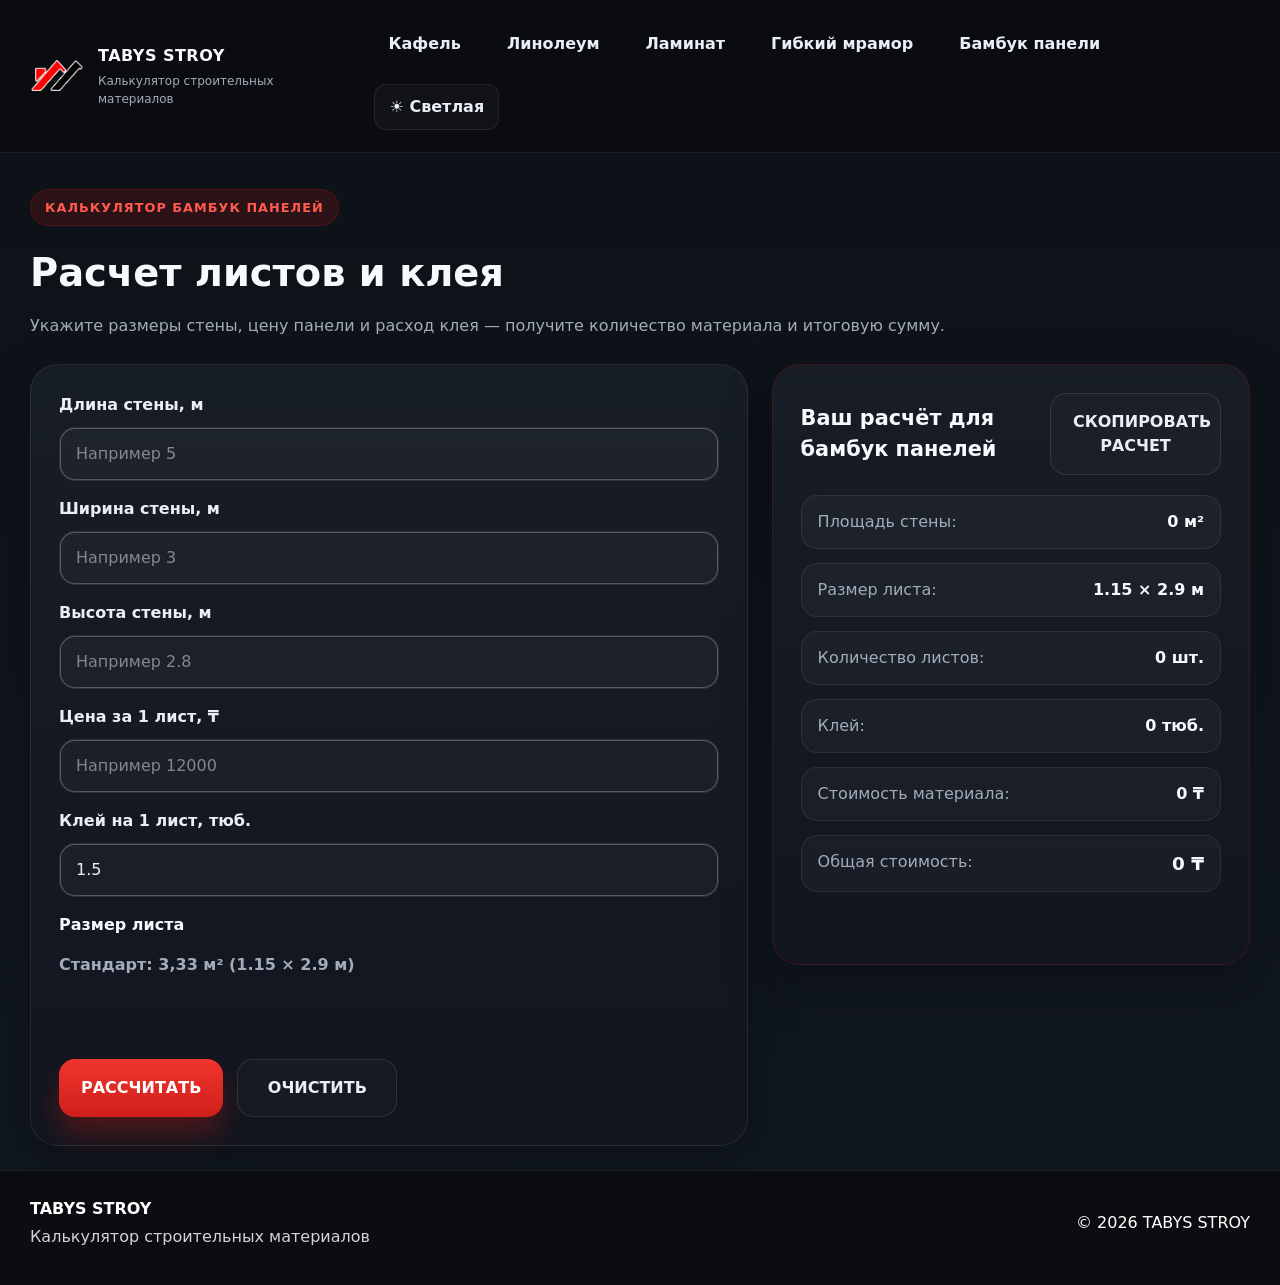
==== bamboo.html @ 61e66f2d "7" ====
<!DOCTYPE html>
<html lang="ru">
<head>
  <meta charset="UTF-8" />
  <meta name="viewport" content="width=device-width, initial-scale=1.0" />
  <title>Калькулятор бамбук панелей — TABYS STROY</title>
  <link rel="icon" href="logo.png" type="image/png" />
  <link rel="stylesheet" href="style.css" />
</head>
<body class="page-marble">
  <header class="site-header">
    <div class="header-inner container">
      <a href="index.html" class="logo-link" aria-label="TABYS STROY">
        <div class="logo-brand">
          <img src="logo.png" alt="TABYS STROY" class="logo-icon" />
          <div>
            <span class="logo-title">TABYS STROY</span>
            <span class="logo-subtitle">Калькулятор строительных материалов</span>
          </div>
        </div>
      </a>
      <div class="header-actions">
        <button class="menu-toggle" type="button" aria-expanded="false" aria-controls="siteNav" aria-label="Открыть меню">
          <span></span>
          <span></span>
          <span></span>
        </button>
        <nav class="site-nav" id="siteNav" aria-label="Навигация">
          <a href="tile.html">Кафель</a>
          <a href="linoleum.html">Линолеум</a>
          <a href="laminate.html">Ламинат</a>
          <a href="marble.html">Гибкий мрамор</a>
          <a href="bamboo.html">Бамбук панели</a>
          <button class="theme-toggle" id="themeToggle" type="button" aria-label="Переключить тему">🌙 Темная</button>
        </nav>
      </div>
    </div>
  </header>

  <main class="container">
    <section class="calculator-section">
      <div class="section-header">
        <span class="section-tag">Калькулятор бамбук панелей</span>
        <h2>Расчет листов и клея</h2>
        <p>Укажите размеры стены, цену панели и расход клея — получите количество материала и итоговую сумму.</p>
      </div>
      <div class="calculator-grid">
        <div class="calculator-card">
          <form id="bambooForm" class="calculator-form" novalidate>
            <div class="field-row">
              <label>Длина стены, м</label>
              <input id="bambooWallLength" type="number" min="0" step="0.01" placeholder="Например 5" />
            </div>
            <div class="field-row">
              <label>Ширина стены, м</label>
              <input id="bambooWallWidth" type="number" min="0" step="0.01" placeholder="Например 3" />
            </div>
            <div class="field-row">
              <label>Высота стены, м</label>
              <input id="bambooWallHeight" type="number" min="0" step="0.01" placeholder="Например 2.8" />
            </div>
            <div class="field-row">
              <label>Цена за 1 лист, ₸</label>
              <input id="bambooSheetPrice" type="number" min="0" step="1" placeholder="Например 12000" />
            </div>
            <div class="field-row">
              <label>Клей на 1 лист, тюб.</label>
              <input id="bambooGluePerSheet" type="number" min="0" step="0.1" value="1.5" placeholder="Например 1.5" />
            </div>
            <div class="option-group">
              <label class="option-title">Размер листа</label>
              <div class="tile-info">Стандарт: <strong id="bambooSheetArea">3.335 м²</strong> (1.15 × 2.9 м)</div>
            </div>
            <p class="error-message" id="bambooError"></p>
            <div class="button-row">
              <button id="bambooCalculate" type="button" class="button button-primary">РАССЧИТАТЬ</button>
              <button id="bambooClear" type="button" class="button button-secondary">ОЧИСТИТЬ</button>
            </div>
          </form>
        </div>
        <div class="result-card" id="bambooResultCard">
          <div class="result-header">
            <h3>Ваш расчёт для бамбук панелей</h3>
            <button class="button button-copy" id="bambooCopy">СКОПИРОВАТЬ РАСЧЕТ</button>
          </div>
          <div class="result-content" id="bambooResultContent">
            <div class="result-row"><span>Площадь стены:</span><strong id="bambooResultWallArea">0 м²</strong></div>
            <div class="result-row"><span>Размер листа:</span><strong id="bambooResultSheetSize">1.15 × 2.9 м</strong></div>
            <div class="result-row"><span>Количество листов:</span><strong id="bambooResultSheets">0 шт.</strong></div>
            <div class="result-row"><span>Клей:</span><strong id="bambooResultGlue">0 тюб.</strong></div>
            <div class="result-row"><span>Стоимость материала:</span><strong id="bambooResultMaterialCost">0 ₸</strong></div>
            <div class="result-row"><span>Общая стоимость:</span><strong class="price-value" id="bambooResultTotal">0 ₸</strong></div>
          </div>
          <p class="copy-feedback" id="bambooCopyFeedback">Скопировано в буфер обмена</p>
        </div>
      </div>
    </section>
  </main>

  <footer class="site-footer">
    <div class="container footer-inner">
      <div>
        <strong>TABYS STROY</strong>
        <p>Калькулятор строительных материалов</p>
      </div>
      <div>© 2026 TABYS STROY</div>
    </div>
  </footer>

  <script src="script.js"></script>
</body>
</html>
---- style.css ----
:root {
  --primary: #E21B12;
  --primary-soft: rgba(226, 27, 18, 0.14);
  --black: #0B0D10;
  --black-soft: #121821;
  --panel: #171D26;
  --panel-strong: #1F2733;
  --panel-alt: #252D3A;
  --white: #F7F9FC;
  --text: #E9EEF7;
  --muted: #A2ACBA;
  --line: rgba(255, 255, 255, 0.08);
  --shadow: rgba(7, 10, 14, 0.38);
  --heading-color: #F7F9FC;
  --input-bg: rgba(255, 255, 255, 0.03);
  --input-border: rgba(255, 255, 255, 0.08);
  --input-placeholder: rgba(233, 238, 247, 0.5);
  --page-bg: linear-gradient(180deg, #090d12 0%, #111821 100%);
  --header-bg: rgba(11, 13, 16, 0.9);
  --panel-bg: linear-gradient(180deg, rgba(24, 30, 39, 0.96), rgba(17, 22, 31, 0.96));
  --card-bg: linear-gradient(180deg, rgba(27, 33, 42, 0.96), rgba(18, 23, 31, 0.96));
  --surface: rgba(255, 255, 255, 0.03);
  --surface-strong: rgba(255, 255, 255, 0.05);
}

:root[data-theme="light"] {
  --primary: #E21B12;
  --primary-soft: rgba(226, 27, 18, 0.12);
  --black: #111111;
  --black-soft: #181B20;
  --panel: #FFFFFF;
  --panel-strong: #F6F7F9;
  --panel-alt: #F1F3F5;
  --white: #1C1F26;
  --text: #1B1D20;
  --muted: #555D67;
  --line: rgba(17, 17, 17, 0.12);
  --shadow: rgba(17, 17, 17, 0.08);
  --heading-color: #1B1D20;
  --input-bg: #f3f4f6;
  --input-border: rgba(17, 17, 17, 0.18);
  --input-placeholder: rgba(27, 29, 32, 0.48);
  --page-bg: linear-gradient(180deg, #f3f5f7 0%, #eef1f4 100%);
  --header-bg: rgba(255, 255, 255, 0.9);
  --panel-bg: linear-gradient(180deg, #f7f8f9 0%, #eef1f4 100%);
  --card-bg: linear-gradient(180deg, #f7f8f9 0%, #eef1f4 100%);
  --surface: rgba(17, 17, 17, 0.04);
  --surface-strong: rgba(17, 17, 17, 0.06);
}

body.page-marble {
  --primary: #E21B12;
  --primary-soft: rgba(226, 27, 18, 0.12);
  --page-bg: linear-gradient(180deg, #0d1117 0%, #111821 100%);
  --header-bg: rgba(11, 13, 16, 0.9);
  --panel-bg: linear-gradient(180deg, rgba(24, 30, 39, 0.96), rgba(17, 22, 31, 0.96));
  --card-bg: linear-gradient(180deg, rgba(27, 33, 42, 0.96), rgba(18, 23, 31, 0.96));
  --surface: rgba(255, 255, 255, 0.03);
  --surface-strong: rgba(255, 255, 255, 0.05);
  --line: rgba(255, 255, 255, 0.08);
  --heading-color: #F7F9FC;
  --text: #E9EEF7;
  --muted: #A2ACBA;
  --input-bg: rgba(255, 255, 255, 0.03);
  --input-border: rgba(255, 255, 255, 0.08);
  --input-placeholder: rgba(233, 238, 247, 0.5);
  --shadow: rgba(7, 10, 14, 0.38);
}

:root[data-theme="light"] body.page-marble {
  --primary: #E21B12;
  --primary-soft: rgba(226, 27, 18, 0.12);
  --page-bg: linear-gradient(180deg, #f3f5f7 0%, #eef1f4 100%);
  --header-bg: rgba(255, 255, 255, 0.9);
  --panel-bg: linear-gradient(180deg, #f7f8f9 0%, #eef1f4 100%);
  --card-bg: linear-gradient(180deg, #f7f8f9 0%, #eef1f4 100%);
  --surface: rgba(17, 17, 17, 0.04);
  --surface-strong: rgba(17, 17, 17, 0.06);
  --line: rgba(17, 17, 17, 0.12);
  --heading-color: #1B1D20;
  --text: #1B1D20;
  --muted: #555D67;
  --input-bg: #f3f4f6;
  --input-border: rgba(17, 17, 17, 0.18);
  --input-placeholder: rgba(27, 29, 32, 0.48);
  --shadow: rgba(17, 17, 17, 0.08);
}

body.page-marble .section-tag {
  background: rgba(226, 27, 18, 0.14);
  color: #ff5a4d;
  border-color: rgba(226, 27, 18, 0.2);
}

body.page-marble .button-primary {
  background: linear-gradient(180deg, #f0352d 0%, #cf1f1b 100%);
  box-shadow: 0 18px 28px rgba(226, 27, 18, 0.28);
}

body.page-marble .button-primary:hover,
body.page-marble .button-primary:focus-visible {
  box-shadow: 0 18px 32px rgba(226, 27, 18, 0.32);
}

body.page-marble .size-button.active {
  background: linear-gradient(180deg, #f0352d 0%, #cf1f1b 100%);
}

body.page-marble .result-card {
  border-color: rgba(226, 27, 18, 0.2);
}

* {
  box-sizing: border-box;
}

html {
  scroll-behavior: smooth;
}

body {
  margin: 0;
  min-height: 100vh;
  display: flex;
  flex-direction: column;
  font-family: Inter, system-ui, -apple-system, BlinkMacSystemFont, "Segoe UI", sans-serif;
  background: var(--page-bg);
  color: var(--text);
  line-height: 1.5;
}

img {
  max-width: 100%;
  display: block;
}

button,
input {
  font: inherit;
}

button {
  cursor: pointer;
}

main {
  flex: 1;
}

.container {
  width: min(1220px, calc(100% - 32px));
  margin: 0 auto;
}

.site-header {
  position: sticky;
  top: 0;
  z-index: 50;
  backdrop-filter: blur(14px);
  background: var(--header-bg);
  border-bottom: 1px solid var(--line);
}

.header-inner {
  display: flex;
  align-items: center;
  justify-content: space-between;
  gap: 24px;
  padding: 22px 0;
}

.logo-link {
  display: inline-flex;
  gap: 14px;
  align-items: center;
  text-decoration: none;
  color: inherit;
}

.logo-brand {
  display: inline-flex;
  align-items: center;
  gap: 14px;
}

.logo-icon,
.hero-icon {
  width: 54px;
  height: 54px;
  flex-shrink: 0;
  display: block;
}

.logo-title {
  font-weight: 800;
  font-size: 16px;
  letter-spacing: 0.03em;
  color: var(--heading-color);
}

.logo-subtitle {
  display: block;
  color: var(--muted);
  font-size: 12px;
  margin-top: 4px;
}

.header-actions {
  position: relative;
  display: flex;
  align-items: center;
  gap: 12px;
}

.site-nav {
  display: flex;
  align-items: center;
  gap: 18px;
  flex-wrap: wrap;
}

.site-nav a {
  color: var(--text);
  font-weight: 700;
  text-decoration: none;
  padding: 10px 14px;
  border-radius: 12px;
  transition: background 0.2s ease, color 0.2s ease;
}

.site-nav a:hover,
.site-nav a:focus-visible {
  background: var(--surface);
  color: var(--heading-color);
}

.theme-toggle {
  border: 1px solid var(--line);
  background: var(--surface);
  color: var(--text);
  border-radius: 12px;
  padding: 10px 14px;
  font-weight: 700;
  transition: all 0.2s ease;
  appearance: none;
  -webkit-appearance: none;
  -webkit-tap-highlight-color: transparent;
  touch-action: manipulation;
}

.menu-toggle {
  display: none;
  width: 46px;
  height: 46px;
  border: 1px solid var(--line);
  border-radius: 12px;
  background: var(--surface);
  align-items: center;
  justify-content: center;
  flex-direction: column;
  gap: 5px;
  padding: 0;
  appearance: none;
  -webkit-appearance: none;
  -webkit-tap-highlight-color: transparent;
  touch-action: manipulation;
}

.menu-toggle span {
  display: block;
  width: 18px;
  height: 2px;
  border-radius: 999px;
  background: var(--heading-color);
  transition: transform 0.2s ease, opacity 0.2s ease;
}

.menu-toggle.is-open span:nth-child(1) {
  transform: translateY(7px) rotate(45deg);
}

.menu-toggle.is-open span:nth-child(2) {
  opacity: 0;
}

.menu-toggle.is-open span:nth-child(3) {
  transform: translateY(-7px) rotate(-45deg);
}

.theme-toggle:hover,
.theme-toggle:focus-visible {
  border-color: rgba(226, 27, 18, 0.35);
  background: var(--surface-strong);
}

.hero {
  padding: 52px 0 32px;
}

.hero-card {
  background: var(--panel-bg);
  border: 1px solid var(--line);
  border-radius: 28px;
  padding: 46px 40px;
  box-shadow: 0 30px 80px var(--shadow);
  margin-bottom: 30px;
  text-align: center;
}

.hero-logo {
  display: inline-flex;
  width: 128px;
  height: 128px;
  align-items: center;
  justify-content: center;
  margin: 0 auto 24px;
  background: rgba(255, 255, 255, 0.02);
  border: 1px solid var(--line);
  border-radius: 36px;
}

.hero-card h1 {
  margin: 0 0 16px;
  font-size: clamp(2rem, 4vw, 3rem);
  color: var(--heading-color);
}

.hero-card p {
  margin: 0;
  max-width: 760px;
  margin-left: auto;
  margin-right: auto;
  color: var(--muted);
  font-size: 1rem;
}

.quick-actions {
  display: grid;
  grid-template-columns: repeat(3, minmax(0, 1fr));
  gap: 22px;
  margin-bottom: 46px;
}

.material-card {
  border-radius: 24px;
  padding: 28px;
  background: var(--card-bg);
  text-decoration: none;
  color: var(--text);
  box-shadow: 0 22px 48px var(--shadow);
  transition: transform 0.25s ease, border-color 0.25s ease, box-shadow 0.25s ease;
  border: 1px solid var(--line);
}

.material-card:hover,
.material-card:focus-visible {
  transform: translateY(-5px);
  border-color: rgba(226, 27, 18, 0.38);
  box-shadow: 0 28px 70px rgba(0, 0, 0, 0.22);
}

.card-icon {
  width: 58px;
  height: 58px;
  border-radius: 18px;
  display: grid;
  place-items: center;
  background: var(--primary-soft);
  margin-bottom: 16px;
  font-size: 1.7rem;
}

.material-card h2 {
  margin: 0 0 10px;
  font-size: 1.25rem;
  color: var(--heading-color);
}

.material-card p {
  margin: 0;
  color: var(--muted);
}

.section-header {
  margin: 36px 0 26px;
}

.section-tag {
  display: inline-flex;
  background: rgba(226, 27, 18, 0.14);
  color: #ff5a4d;
  padding: 8px 14px;
  border-radius: 999px;
  font-size: 0.8rem;
  font-weight: 800;
  text-transform: uppercase;
  letter-spacing: 0.08em;
  border: 1px solid rgba(226, 27, 18, 0.2);
}

.section-header h2 {
  margin: 18px 0 12px;
  font-size: clamp(1.8rem, 3vw, 2.5rem);
  color: var(--heading-color);
}

.section-header p {
  margin: 0;
  color: var(--muted);
}

.calculator-grid {
  display: grid;
  grid-template-columns: 1.2fr 0.8fr;
  gap: 24px;
  align-items: start;
}

.calculator-card,
.result-card {
  background: var(--panel-bg);
  border: 1px solid var(--line);
  border-radius: 28px;
  padding: 28px;
  box-shadow: 0 20px 48px var(--shadow);
}

.option-group {
  margin-bottom: 24px;
}

.option-title {
  display: block;
  margin-bottom: 12px;
  font-weight: 700;
  color: var(--heading-color);
}

.button-group {
  display: flex;
  flex-wrap: wrap;
  gap: 12px;
}

.size-button {
  background: rgba(255, 255, 255, 0.03);
  border: 1px solid var(--line);
  border-radius: 14px;
  padding: 14px 18px;
  min-width: 108px;
  font-weight: 700;
  color: var(--text);
  transition: all 0.2s ease;
}

.size-button:hover,
.size-button:focus-visible {
  background: rgba(255, 255, 255, 0.05);
  border-color: rgba(226, 27, 18, 0.35);
}

.size-button.active {
  background: var(--primary);
  color: #fff;
  border-color: transparent;
}

.tile-info {
  margin-top: 16px;
  color: var(--muted);
  font-weight: 600;
}

.calculator-form {
  display: grid;
  gap: 16px;
}

.field-row {
  display: grid;
  gap: 10px;
}

.field-row label {
  font-weight: 600;
}

.field-row input {
  width: 100%;
  border: 1px solid var(--input-border);
  border-radius: 16px;
  padding: 14px 16px;
  background: var(--input-bg);
  color: var(--text);
  box-shadow: inset 0 0 0 1px rgba(255, 255, 255, 0.25);
  transition: border-color 0.2s ease, box-shadow 0.2s ease;
}

.field-row input::placeholder {
  color: var(--input-placeholder);
}

.field-row input:focus {
  outline: none;
  border-color: var(--primary);
  box-shadow: 0 0 0 4px rgba(226, 27, 18, 0.14);
}

.buffer-row .buffer-controls {
  display: grid;
  grid-template-columns: minmax(0, 1fr) 120px;
  gap: 12px;
  align-items: center;
}

.switch-field {
  display: flex;
  align-items: center;
  gap: 10px;
  font-size: 0.95rem;
  color: #444;
}

.switch-field input {
  width: auto;
  accent-color: var(--primary);
}

.button-row {
  display: flex;
  flex-wrap: wrap;
  gap: 14px;
  margin-top: 4px;
}

.button {
  border: none;
  border-radius: 16px;
  padding: 16px 22px;
  font-weight: 700;
  min-width: 160px;
  transition: transform 0.2s ease, box-shadow 0.2s ease, background-color 0.2s ease;
}

.button-primary {
  background: linear-gradient(180deg, #f0352d 0%, #cf1f1b 100%);
  color: #fff;
  box-shadow: 0 18px 28px rgba(226, 27, 18, 0.28);
}

.button-primary:hover,
.button-primary:focus-visible {
  transform: translateY(-1px);
  box-shadow: 0 18px 32px rgba(226, 27, 18, 0.32);
}

.button-secondary {
  background: rgba(255, 255, 255, 0.02);
  border: 1px solid rgba(255, 255, 255, 0.1);
  color: var(--text);
}

.button-secondary:hover,
.button-secondary:focus-visible {
  border-color: var(--primary);
  color: var(--heading-color);
}

.result-card {
  display: flex;
  flex-direction: column;
  gap: 20px;
}

.result-header {
  display: flex;
  justify-content: space-between;
  gap: 18px;
  align-items: center;
}

.result-header h3 {
  margin: 0;
  font-size: 1.3rem;
  color: var(--heading-color);
}

.button-copy {
  background: rgba(255, 255, 255, 0.02);
  border: 1px solid rgba(255, 255, 255, 0.1);
  color: var(--text);
}

.button-copy:hover,
.button-copy:focus-visible {
  border-color: var(--primary);
  color: var(--heading-color);
}

.result-content {
  display: grid;
  gap: 14px;
}

.hidden {
  display: none !important;
}

.result-row {
  display: flex;
  justify-content: space-between;
  gap: 16px;
  padding: 14px 16px;
  background: var(--surface);
  border: 1px solid var(--line);
  border-radius: 16px;
  color: var(--text);
}

.result-row span {
  color: var(--muted);
}

.result-row strong {
  font-weight: 700;
  color: var(--heading-color);
}

.price-value {
  color: var(--primary);
  font-size: 1.15rem;
}

.copy-feedback {
  margin: 0;
  color: var(--primary);
  font-weight: 600;
  opacity: 0;
  transition: opacity 0.25s ease;
}

.copy-feedback.visible {
  opacity: 1;
}

.error-message {
  margin: 0;
  color: #B00020;
  min-height: 1.4rem;
}

.site-footer {
  padding: 26px 0 36px;
  margin-top: 24px;
  background: #0b0d10;
  border-top: 1px solid rgba(255, 255, 255, 0.08);
  color: #ffffff;
}

.footer-inner {
  display: flex;
  justify-content: space-between;
  align-items: center;
  gap: 12px;
  flex-wrap: wrap;
  color: #ffffff;
}

.footer-inner p,
.footer-inner strong,
.footer-inner div {
  color: #ffffff;
}

.footer-inner p {
  margin: 4px 0 0;
  color: rgba(255, 255, 255, 0.82);
}

.board-size-row {
  display: grid;
  grid-template-columns: 1fr auto 1fr auto;
  gap: 12px;
  align-items: center;
}

.board-size-row input {
  min-width: 0;
}

@media (max-width: 980px) {
  .calculator-grid {
    grid-template-columns: 1fr;
  }
}

@media (max-width: 720px) {
  .header-inner {
    flex-direction: row;
    align-items: center;
    gap: 12px;
    position: relative;
  }

  .header-actions {
    margin-left: auto;
  }

  .menu-toggle {
    display: inline-flex;
  }

  .site-nav {
    position: absolute;
    right: 0;
    top: calc(100% + 12px);
    display: flex;
    flex-direction: column;
    align-items: stretch;
    width: min(290px, calc(100vw - 32px));
    padding: 12px;
    border-radius: 18px;
    border: 1px solid var(--line);
    background: var(--panel-bg);
    box-shadow: 0 18px 50px var(--shadow);
    z-index: 60;
    opacity: 0;
    visibility: hidden;
    pointer-events: none;
    max-height: 0;
    overflow: hidden;
    transform: translateY(-8px);
    transition: opacity 0.2s ease, transform 0.2s ease, visibility 0.2s ease, max-height 0.25s ease;
  }

  .site-nav.is-open {
    opacity: 1;
    visibility: visible;
    pointer-events: auto;
    max-height: 420px;
    transform: translateY(0);
  }

  .site-nav a,
  .site-nav .theme-toggle {
    display: flex;
    width: 100%;
    align-items: center;
    justify-content: center;
    text-align: center;
  }

  .site-nav a {
    background: rgba(255, 255, 255, 0.02);
  }

  .quick-actions {
    grid-template-columns: 1fr;
    gap: 18px;
  }

  .hero {
    padding-top: 28px;
  }

  .hero-card {
    padding: 26px 18px;
    margin-bottom: 20px;
  }

  .calculator-card,
  .result-card {
    padding: 22px 18px;
  }

  .button-row {
    flex-direction: column;
  }

  .button {
    width: 100%;
  }
}

@media (max-width: 520px) {
  .container {
    width: calc(100% - 16px);
  }

  .header-inner {
    padding: 12px 0;
  }

  .logo-brand {
    gap: 10px;
  }

  .logo-title {
    font-size: 14px;
  }

  .logo-subtitle {
    display: none;
  }

  .material-card {
    border-radius: 20px;
    padding: 22px 18px;
  }

  .hero-card h1 {
    font-size: clamp(1.7rem, 8vw, 2.5rem);
  }

  .section-header h2 {
    margin-top: 14px;
  }

  .field-row input,
  .button,
  .size-button {
    min-height: 48px;
  }

  .result-row {
    gap: 10px;
    padding: 12px 14px;
    font-size: 0.96rem;
  }
}
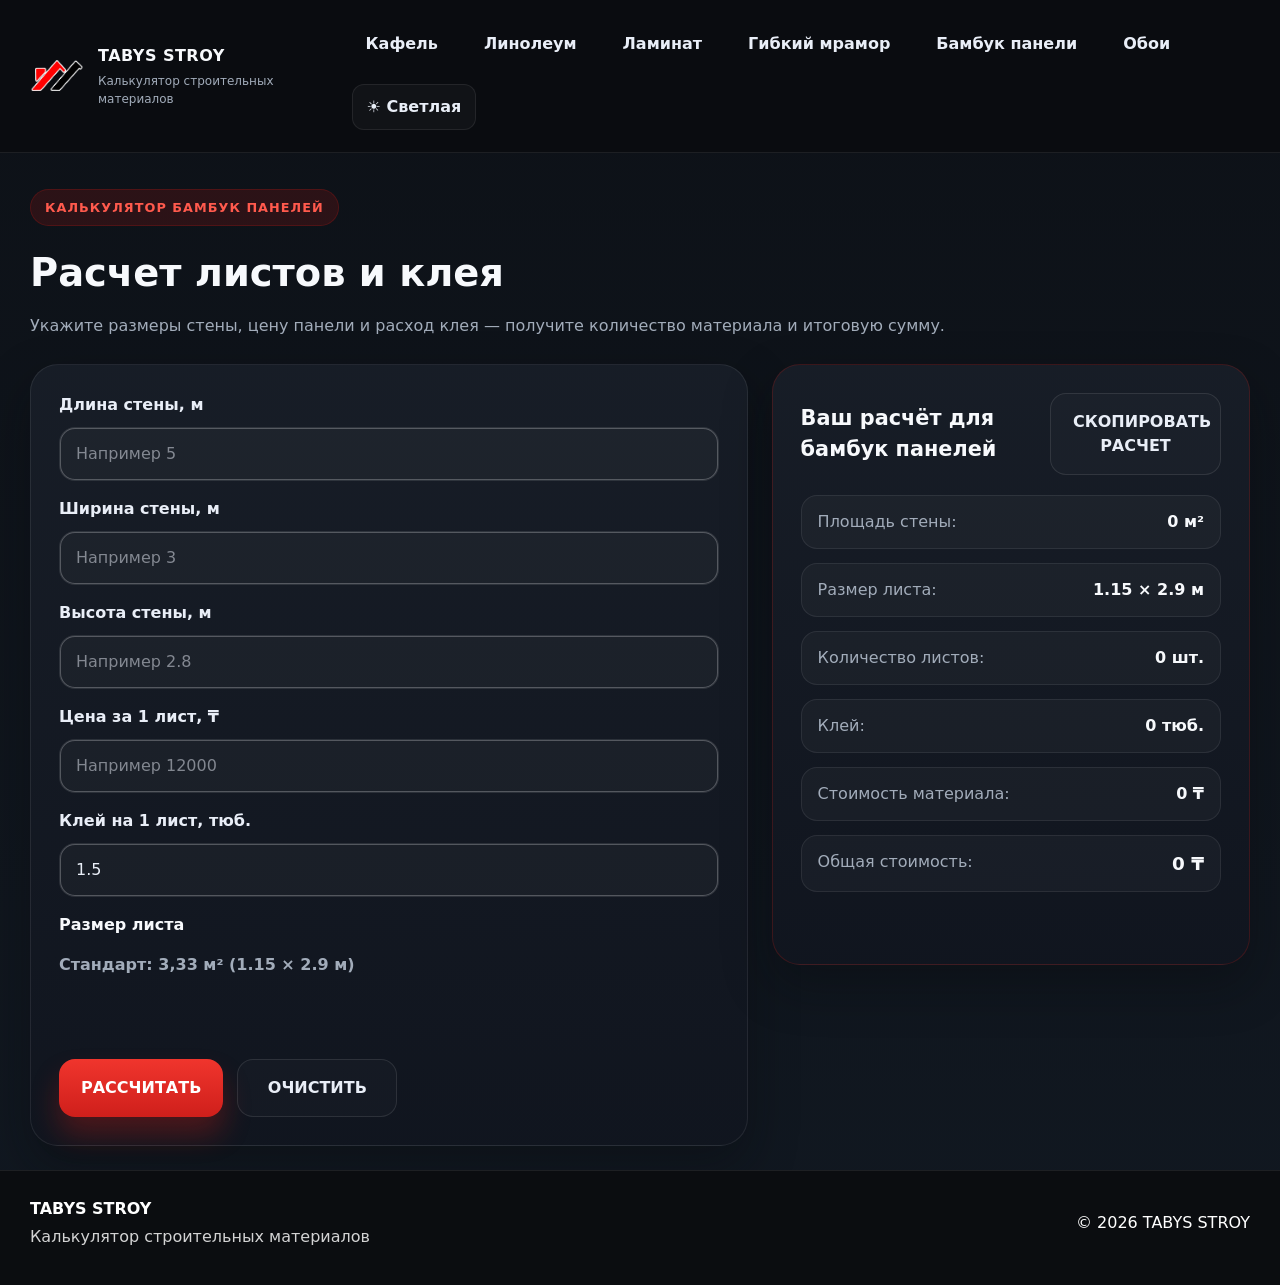
==== commit 2b34a688: "8" ====
--- a/bamboo.html
+++ b/bamboo.html
@@ -31,6 +31,7 @@
           <a href="laminate.html">Ламинат</a>
           <a href="marble.html">Гибкий мрамор</a>
           <a href="bamboo.html">Бамбук панели</a>
+          <a href="wallpaper.html">Обои</a>
           <button class="theme-toggle" id="themeToggle" type="button" aria-label="Переключить тему">🌙 Темная</button>
         </nav>
       </div>
--- a/style.css
+++ b/style.css
@@ -737,7 +737,7 @@
     opacity: 1;
     visibility: visible;
     pointer-events: auto;
-    max-height: 420px;
+    max-height: 620px;
     transform: translateY(0);
   }
 
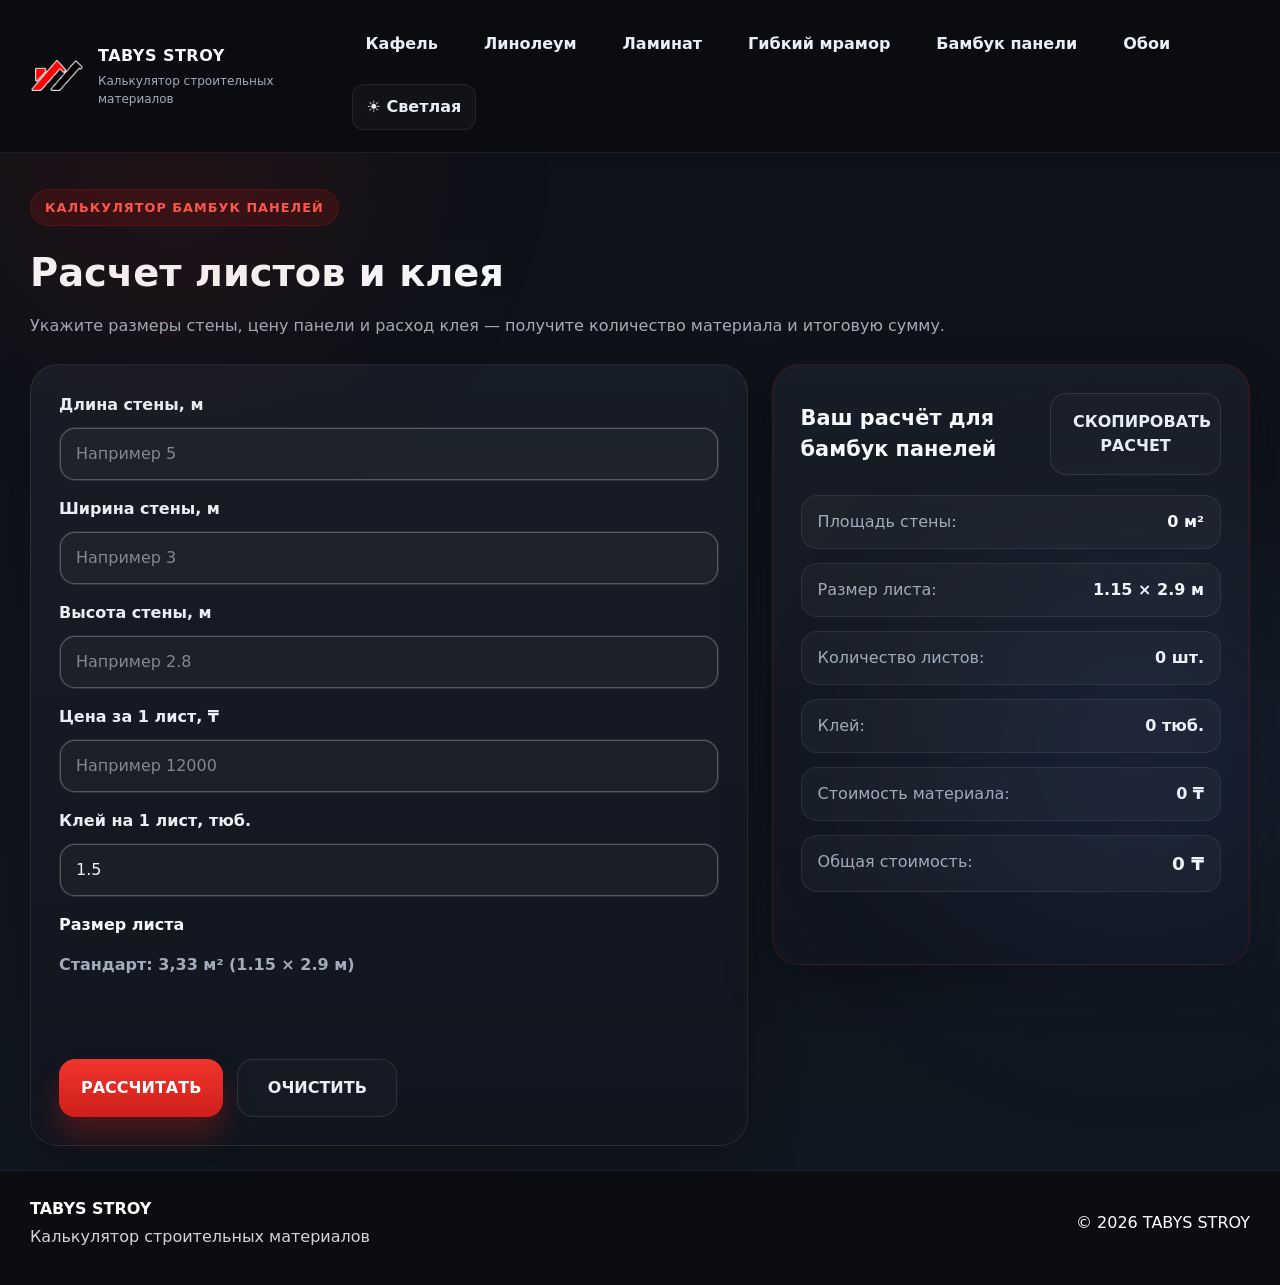
==== commit a2a0345d: "10" ====
--- a/bamboo.html
+++ b/bamboo.html
@@ -5,6 +5,12 @@
   <meta name="viewport" content="width=device-width, initial-scale=1.0" />
   <title>Калькулятор бамбук панелей — TABYS STROY</title>
   <link rel="icon" href="logo.png" type="image/png" />
+  <link rel="apple-touch-icon" href="logo.png" />
+  <link rel="apple-touch-icon" sizes="180x180" href="logo.png" />
+  <link rel="manifest" href="site.webmanifest" />
+  <meta name="theme-color" content="#ffffff" />
+  <meta name="apple-mobile-web-app-capable" content="yes" />
+  <meta name="apple-mobile-web-app-status-bar-style" content="default" />
   <link rel="stylesheet" href="style.css" />
 </head>
 <body class="page-marble">
--- a/style.css
+++ b/style.css
@@ -127,6 +127,47 @@
   background: var(--page-bg);
   color: var(--text);
   line-height: 1.5;
+  position: relative;
+  overflow-x: hidden;
+}
+
+body::before,
+body::after {
+  content: "";
+  position: fixed;
+  width: 38rem;
+  height: 38rem;
+  border-radius: 50%;
+  filter: blur(110px);
+  opacity: 0.42;
+  pointer-events: none;
+  z-index: 0;
+  animation: ambientDrift 20s ease-in-out infinite alternate;
+}
+
+body::before {
+  top: -10rem;
+  left: -8rem;
+  background: radial-gradient(circle, rgba(226, 27, 18, 0.6) 0%, rgba(226, 27, 18, 0.18) 25%, rgba(226, 27, 18, 0) 70%);
+}
+
+body::after {
+  right: -10rem;
+  bottom: -10rem;
+  background: radial-gradient(circle, rgba(92, 145, 255, 0.52) 0%, rgba(92, 145, 255, 0.16) 25%, rgba(92, 145, 255, 0) 72%);
+  animation-delay: 5s;
+}
+
+@keyframes ambientDrift {
+  0% {
+    transform: translate3d(0, 0, 0) scale(1);
+  }
+  50% {
+    transform: translate3d(36px, 24px, 0) scale(1.18);
+  }
+  100% {
+    transform: translate3d(-20px, 30px, 0) scale(0.96);
+  }
 }
 
 img {
@@ -298,6 +339,8 @@
 }
 
 .hero-card {
+  position: relative;
+  overflow: hidden;
   background: var(--panel-bg);
   border: 1px solid var(--line);
   border-radius: 28px;
@@ -305,6 +348,31 @@
   box-shadow: 0 30px 80px var(--shadow);
   margin-bottom: 30px;
   text-align: center;
+  isolation: isolate;
+}
+
+.hero-card::before {
+  content: "";
+  position: absolute;
+  inset: -10% -12% auto auto;
+  width: 32rem;
+  height: 32rem;
+  border-radius: 50%;
+  background: radial-gradient(circle, rgba(226, 27, 18, 0.36) 0%, rgba(226, 27, 18, 0.12) 30%, rgba(226, 27, 18, 0) 68%);
+  filter: blur(22px);
+  animation: pulseGlow 12s ease-in-out infinite alternate;
+  z-index: -1;
+}
+
+@keyframes pulseGlow {
+  0% {
+    transform: scale(0.9) translate3d(0, 0, 0);
+    opacity: 0.72;
+  }
+  100% {
+    transform: scale(1.14) translate3d(22px, 16px, 0);
+    opacity: 1;
+  }
 }
 
 .hero-logo {
@@ -350,6 +418,24 @@
   box-shadow: 0 22px 48px var(--shadow);
   transition: transform 0.25s ease, border-color 0.25s ease, box-shadow 0.25s ease;
   border: 1px solid var(--line);
+  animation: floatCard 7s ease-in-out infinite alternate;
+}
+
+.material-card:nth-child(even) {
+  animation-delay: 0.5s;
+}
+
+.material-card:nth-child(3n) {
+  animation-delay: 1s;
+}
+
+@keyframes floatCard {
+  0% {
+    transform: translateY(0px);
+  }
+  100% {
+    transform: translateY(-5px);
+  }
 }
 
 .material-card:hover,
